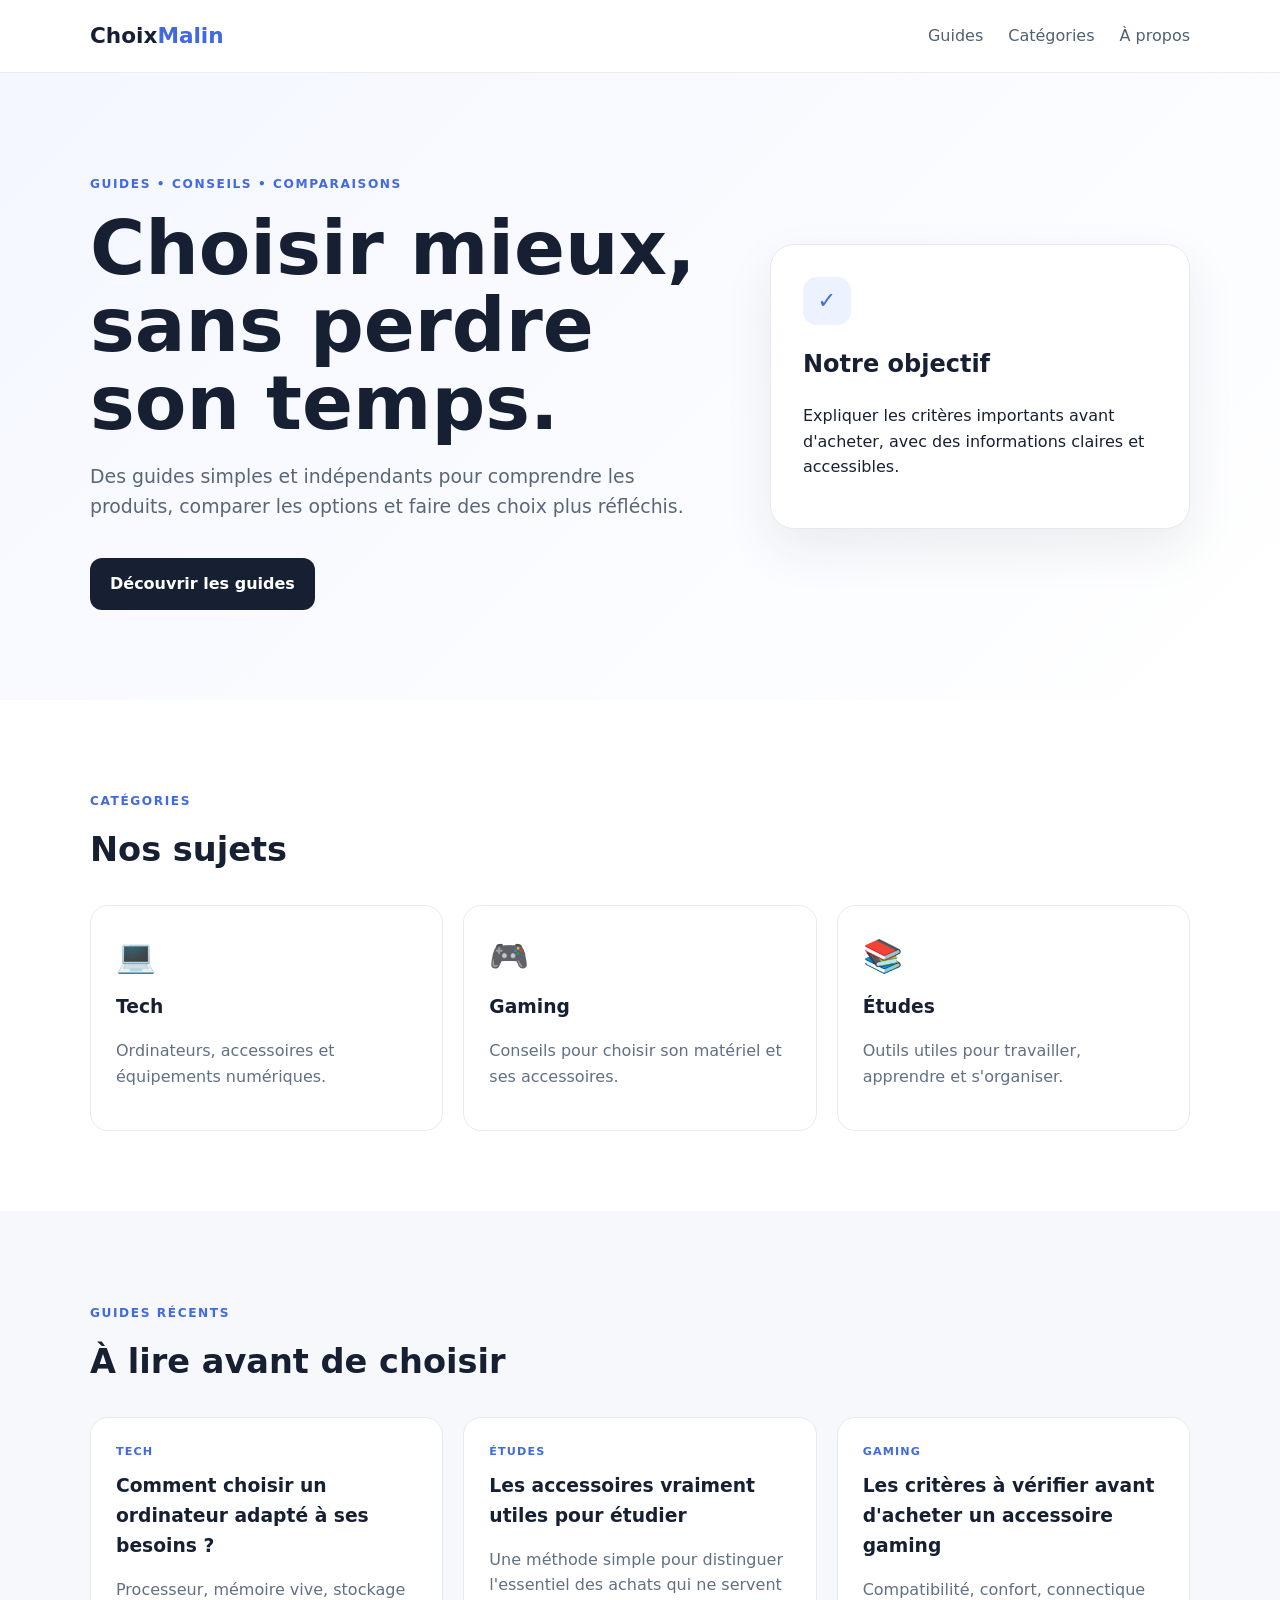
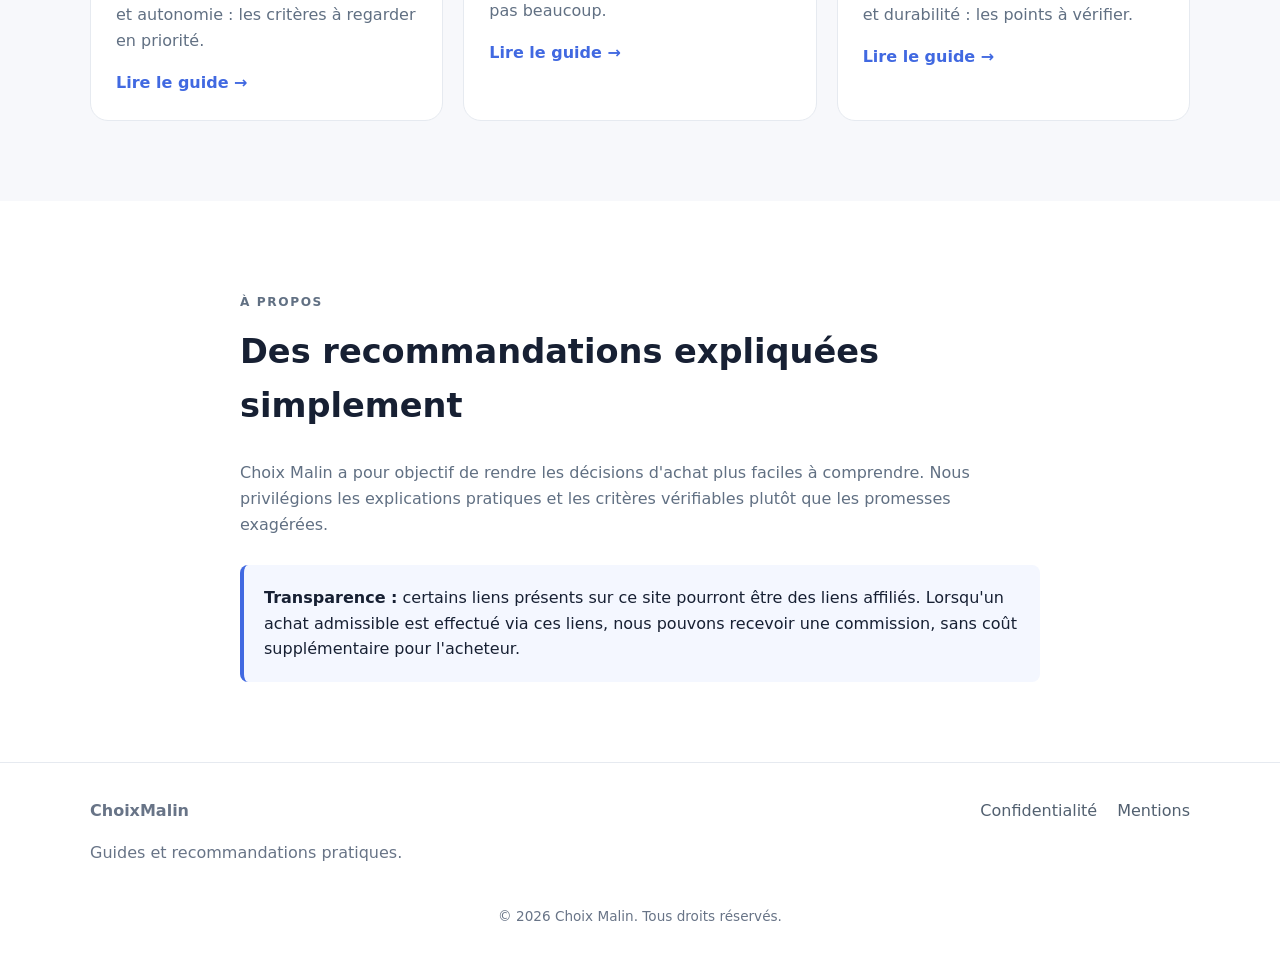
==== index.html @ eccc4c0a "Add files via upload" ====
<!doctype html>
<html lang="fr">
<head>
  <meta charset="utf-8">
  <meta name="viewport" content="width=device-width, initial-scale=1">
  <title>Choix Malin — Guides & recommandations</title>
  <meta name="description" content="Guides pratiques et recommandations pour mieux choisir ses produits et équipements du quotidien.">
  <link rel="stylesheet" href="style.css">
</head>
<body>
<header class="site-header">
  <div class="container nav">
    <a class="logo" href="index.html">Choix<span>Malin</span></a>
    <nav>
      <a href="#guides">Guides</a>
      <a href="#categories">Catégories</a>
      <a href="#apropos">À propos</a>
    </nav>
  </div>
</header>

<main>
  <section class="hero">
    <div class="container hero-grid">
      <div>
        <p class="eyebrow">GUIDES • CONSEILS • COMPARAISONS</p>
        <h1>Choisir mieux, sans perdre son temps.</h1>
        <p class="lead">Des guides simples et indépendants pour comprendre les produits, comparer les options et faire des choix plus réfléchis.</p>
        <a class="button" href="#guides">Découvrir les guides</a>
      </div>
      <div class="hero-card">
        <div class="card-icon">✓</div>
        <h2>Notre objectif</h2>
        <p>Expliquer les critères importants avant d'acheter, avec des informations claires et accessibles.</p>
      </div>
    </div>
  </section>

  <section id="categories" class="section">
    <div class="container">
      <p class="eyebrow">CATÉGORIES</p>
      <h2>Nos sujets</h2>
      <div class="cards">
        <article class="card"><span>💻</span><h3>Tech</h3><p>Ordinateurs, accessoires et équipements numériques.</p></article>
        <article class="card"><span>🎮</span><h3>Gaming</h3><p>Conseils pour choisir son matériel et ses accessoires.</p></article>
        <article class="card"><span>📚</span><h3>Études</h3><p>Outils utiles pour travailler, apprendre et s'organiser.</p></article>
      </div>
    </div>
  </section>

  <section id="guides" class="section alt">
    <div class="container">
      <p class="eyebrow">GUIDES RÉCENTS</p>
      <h2>À lire avant de choisir</h2>
      <div class="articles">
        <article class="article">
          <div class="article-tag">TECH</div>
          <h3>Comment choisir un ordinateur adapté à ses besoins ?</h3>
          <p>Processeur, mémoire vive, stockage et autonomie : les critères à regarder en priorité.</p>
          <a href="guide-ordinateur.html">Lire le guide →</a>
        </article>
        <article class="article">
          <div class="article-tag">ÉTUDES</div>
          <h3>Les accessoires vraiment utiles pour étudier</h3>
          <p>Une méthode simple pour distinguer l'essentiel des achats qui ne servent pas beaucoup.</p>
          <a href="guide-etudes.html">Lire le guide →</a>
        </article>
        <article class="article">
          <div class="article-tag">GAMING</div>
          <h3>Les critères à vérifier avant d'acheter un accessoire gaming</h3>
          <p>Compatibilité, confort, connectique et durabilité : les points à vérifier.</p>
          <a href="guide-gaming.html">Lire le guide →</a>
        </article>
      </div>
    </div>
  </section>

  <section id="apropos" class="section">
    <div class="container narrow">
      <p class="eyebrow">À PROPOS</p>
      <h2>Des recommandations expliquées simplement</h2>
      <p>Choix Malin a pour objectif de rendre les décisions d'achat plus faciles à comprendre. Nous privilégions les explications pratiques et les critères vérifiables plutôt que les promesses exagérées.</p>
      <div class="notice">
        <strong>Transparence :</strong> certains liens présents sur ce site pourront être des liens affiliés. Lorsqu'un achat admissible est effectué via ces liens, nous pouvons recevoir une commission, sans coût supplémentaire pour l'acheteur.
      </div>
    </div>
  </section>
</main>

<footer>
  <div class="container footer-grid">
    <div><strong>ChoixMalin</strong><p>Guides et recommandations pratiques.</p></div>
    <div><a href="confidentialite.html">Confidentialité</a><a href="mentions.html">Mentions</a></div>
  </div>
  <p class="copyright">© 2026 Choix Malin. Tous droits réservés.</p>
</footer>
<script src="script.js"></script>
</body>
</html>
---- style.css ----
*{box-sizing:border-box}html{scroll-behavior:smooth}body{margin:0;font-family:Inter,system-ui,-apple-system,BlinkMacSystemFont,"Segoe UI",sans-serif;color:#172033;background:#fff;line-height:1.6}.container{width:min(1100px,92%);margin:auto}.site-header{position:sticky;top:0;background:rgba(255,255,255,.94);backdrop-filter:blur(10px);border-bottom:1px solid #e9edf3;z-index:10}.nav{height:72px;display:flex;align-items:center;justify-content:space-between}.logo{font-size:1.35rem;font-weight:800;color:#172033;text-decoration:none}.logo span{color:#4169e1}.nav nav{display:flex;gap:25px}.nav nav a,footer a{color:#526070;text-decoration:none}.hero{padding:90px 0;background:linear-gradient(135deg,#f4f7ff,#fff)}.hero-grid{display:grid;grid-template-columns:1.5fr 1fr;gap:50px;align-items:center}.eyebrow{font-size:.76rem;font-weight:800;letter-spacing:.13em;color:#4169e1}.hero h1{font-size:clamp(2.4rem,6vw,4.7rem);line-height:1.03;margin:15px 0}.lead{font-size:1.18rem;color:#596678;max-width:650px}.button{display:inline-block;margin-top:18px;padding:13px 20px;background:#172033;color:#fff;text-decoration:none;border-radius:12px;font-weight:700}.hero-card{background:#fff;border:1px solid #e6eaf0;border-radius:24px;padding:32px;box-shadow:0 20px 50px rgba(23,32,51,.08)}.card-icon{width:48px;height:48px;border-radius:14px;background:#edf2ff;display:grid;place-items:center;color:#4169e1;font-weight:900;font-size:1.4rem}.section{padding:80px 0}.section.alt{background:#f7f8fb}.section h2{font-size:2.1rem;margin:8px 0 28px}.cards,.articles{display:grid;grid-template-columns:repeat(3,1fr);gap:20px}.card,.article{background:#fff;border:1px solid #e6eaf0;border-radius:18px;padding:25px}.card span{font-size:2rem}.card h3,.article h3{margin:10px 0 5px}.card p,.article p,.narrow p{color:#617083}.article-tag{font-size:.7rem;font-weight:800;letter-spacing:.1em;color:#4169e1}.article a{color:#4169e1;text-decoration:none;font-weight:700}.narrow{max-width:800px}.notice{margin-top:28px;padding:20px;border-left:4px solid #4169e1;background:#f4f7ff;border-radius:8px}footer{border-top:1px solid #e6eaf0;padding:35px 0;color:#687487}.footer-grid{display:flex;justify-content:space-between}.footer-grid div:last-child{display:flex;gap:20px}.copyright{text-align:center;font-size:.85rem;margin:25px 0 0}@media(max-width:750px){.hero-grid,.cards,.articles{grid-template-columns:1fr}.nav nav{gap:12px;font-size:.9rem}.hero{padding:65px 0}.section{padding:60px 0}.footer-grid{display:block}.footer-grid div:last-child{margin-top:20px}}
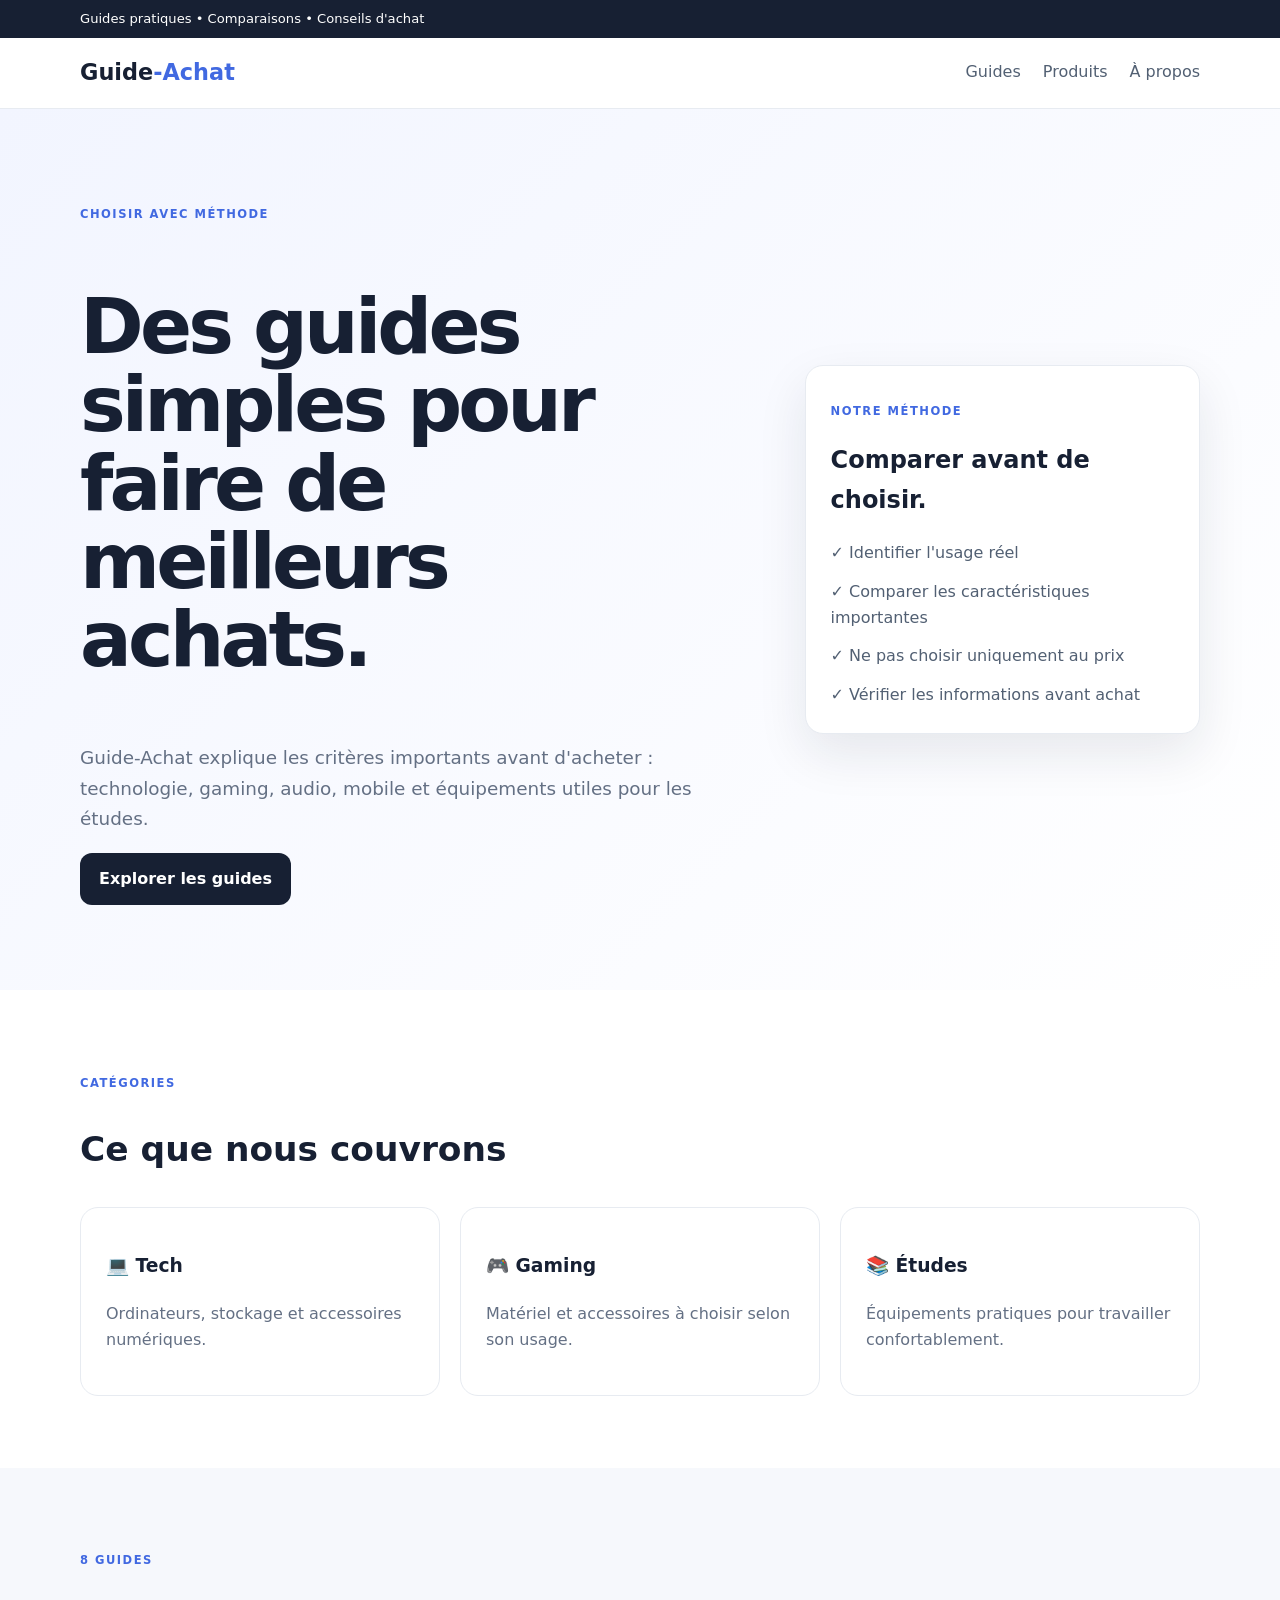
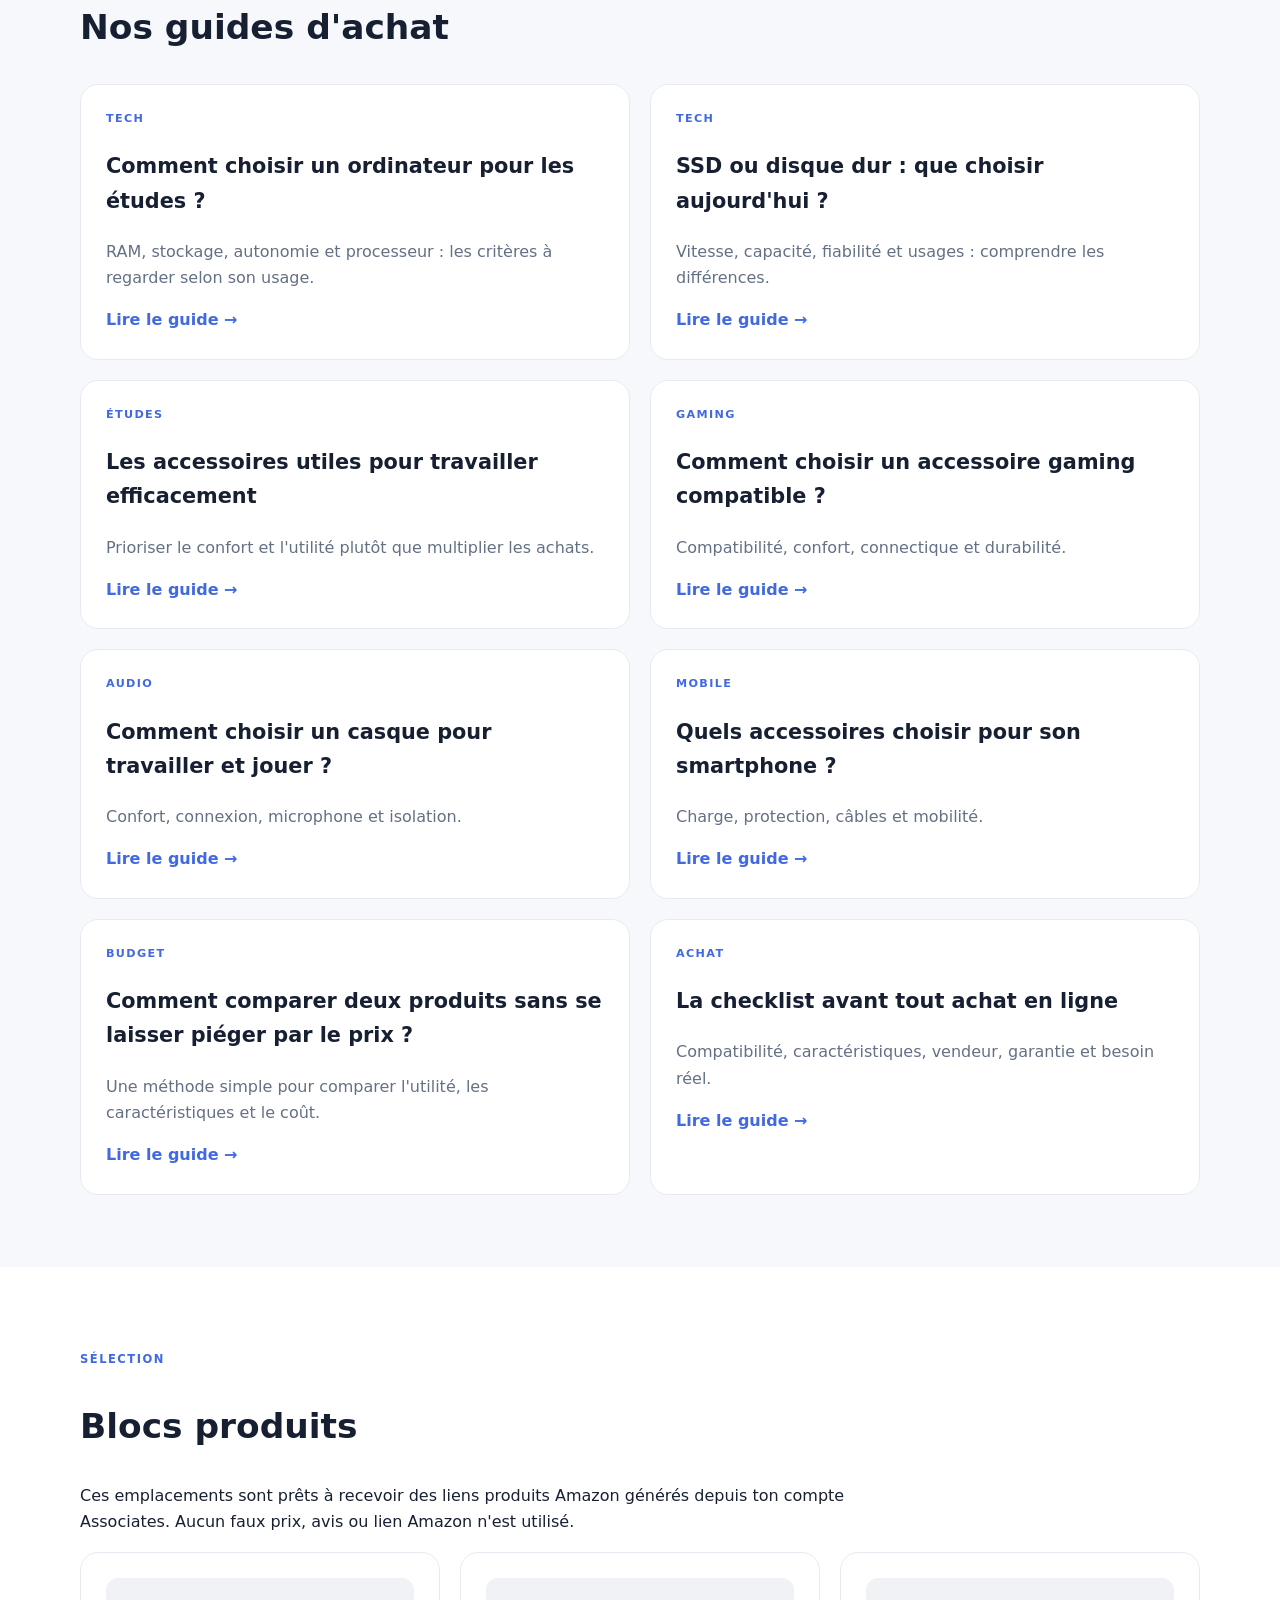
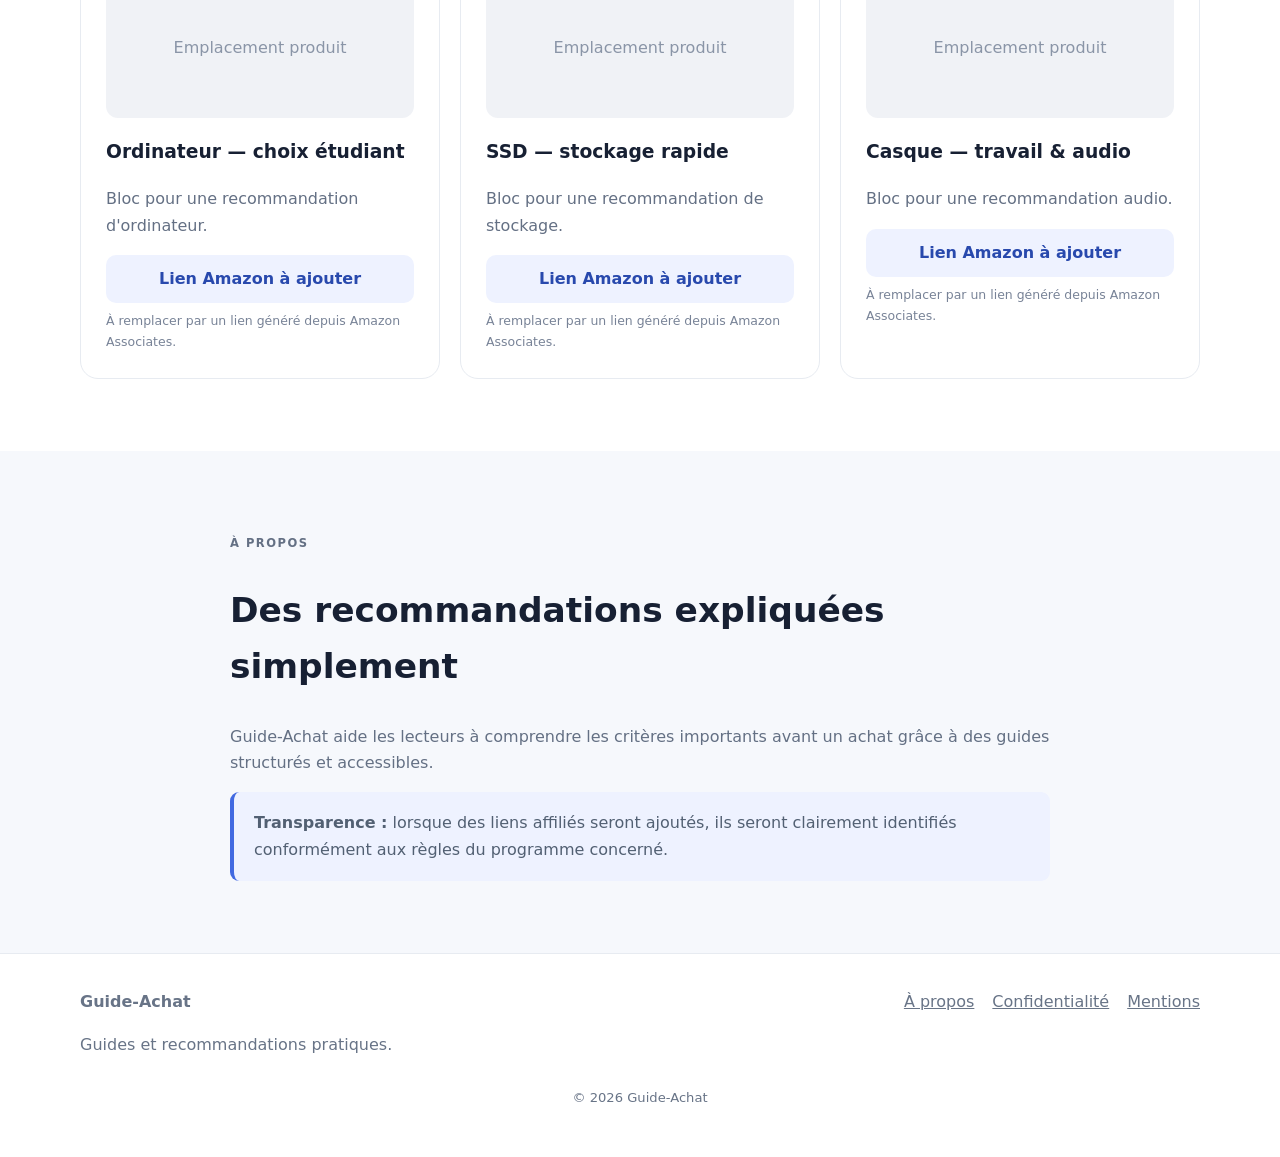
==== commit 93066cf6: "Add files via upload" ====
--- a/index.html
+++ b/index.html
@@ -1,99 +1,10 @@
-<!doctype html>
-<html lang="fr">
-<head>
-  <meta charset="utf-8">
-  <meta name="viewport" content="width=device-width, initial-scale=1">
-  <title>Choix Malin — Guides & recommandations</title>
-  <meta name="description" content="Guides pratiques et recommandations pour mieux choisir ses produits et équipements du quotidien.">
-  <link rel="stylesheet" href="style.css">
-</head>
-<body>
-<header class="site-header">
-  <div class="container nav">
-    <a class="logo" href="index.html">Choix<span>Malin</span></a>
-    <nav>
-      <a href="#guides">Guides</a>
-      <a href="#categories">Catégories</a>
-      <a href="#apropos">À propos</a>
-    </nav>
-  </div>
-</header>
-
+<!doctype html><html lang="fr"><head><meta charset="utf-8"><meta name="viewport" content="width=device-width,initial-scale=1"><title>Guide-Achat — Guides et recommandations</title><meta name="description" content="Guides pratiques pour mieux choisir ses produits tech, gaming, audio, mobile et équipements pour les études."><link rel="stylesheet" href="style.css"></head><body>
+<div class="topbar"><div class="container">Guides pratiques • Comparaisons • Conseils d'achat</div></div>
+<header class="site-header"><div class="container nav"><a class="logo" href="index.html">Guide<span>-Achat</span></a><nav class="navlinks"><a href="#guides">Guides</a><a href="#produits">Produits</a><a href="#apropos">À propos</a></nav></div></header>
 <main>
-  <section class="hero">
-    <div class="container hero-grid">
-      <div>
-        <p class="eyebrow">GUIDES • CONSEILS • COMPARAISONS</p>
-        <h1>Choisir mieux, sans perdre son temps.</h1>
-        <p class="lead">Des guides simples et indépendants pour comprendre les produits, comparer les options et faire des choix plus réfléchis.</p>
-        <a class="button" href="#guides">Découvrir les guides</a>
-      </div>
-      <div class="hero-card">
-        <div class="card-icon">✓</div>
-        <h2>Notre objectif</h2>
-        <p>Expliquer les critères importants avant d'acheter, avec des informations claires et accessibles.</p>
-      </div>
-    </div>
-  </section>
-
-  <section id="categories" class="section">
-    <div class="container">
-      <p class="eyebrow">CATÉGORIES</p>
-      <h2>Nos sujets</h2>
-      <div class="cards">
-        <article class="card"><span>💻</span><h3>Tech</h3><p>Ordinateurs, accessoires et équipements numériques.</p></article>
-        <article class="card"><span>🎮</span><h3>Gaming</h3><p>Conseils pour choisir son matériel et ses accessoires.</p></article>
-        <article class="card"><span>📚</span><h3>Études</h3><p>Outils utiles pour travailler, apprendre et s'organiser.</p></article>
-      </div>
-    </div>
-  </section>
-
-  <section id="guides" class="section alt">
-    <div class="container">
-      <p class="eyebrow">GUIDES RÉCENTS</p>
-      <h2>À lire avant de choisir</h2>
-      <div class="articles">
-        <article class="article">
-          <div class="article-tag">TECH</div>
-          <h3>Comment choisir un ordinateur adapté à ses besoins ?</h3>
-          <p>Processeur, mémoire vive, stockage et autonomie : les critères à regarder en priorité.</p>
-          <a href="guide-ordinateur.html">Lire le guide →</a>
-        </article>
-        <article class="article">
-          <div class="article-tag">ÉTUDES</div>
-          <h3>Les accessoires vraiment utiles pour étudier</h3>
-          <p>Une méthode simple pour distinguer l'essentiel des achats qui ne servent pas beaucoup.</p>
-          <a href="guide-etudes.html">Lire le guide →</a>
-        </article>
-        <article class="article">
-          <div class="article-tag">GAMING</div>
-          <h3>Les critères à vérifier avant d'acheter un accessoire gaming</h3>
-          <p>Compatibilité, confort, connectique et durabilité : les points à vérifier.</p>
-          <a href="guide-gaming.html">Lire le guide →</a>
-        </article>
-      </div>
-    </div>
-  </section>
-
-  <section id="apropos" class="section">
-    <div class="container narrow">
-      <p class="eyebrow">À PROPOS</p>
-      <h2>Des recommandations expliquées simplement</h2>
-      <p>Choix Malin a pour objectif de rendre les décisions d'achat plus faciles à comprendre. Nous privilégions les explications pratiques et les critères vérifiables plutôt que les promesses exagérées.</p>
-      <div class="notice">
-        <strong>Transparence :</strong> certains liens présents sur ce site pourront être des liens affiliés. Lorsqu'un achat admissible est effectué via ces liens, nous pouvons recevoir une commission, sans coût supplémentaire pour l'acheteur.
-      </div>
-    </div>
-  </section>
-</main>
-
-<footer>
-  <div class="container footer-grid">
-    <div><strong>ChoixMalin</strong><p>Guides et recommandations pratiques.</p></div>
-    <div><a href="confidentialite.html">Confidentialité</a><a href="mentions.html">Mentions</a></div>
-  </div>
-  <p class="copyright">© 2026 Choix Malin. Tous droits réservés.</p>
-</footer>
-<script src="script.js"></script>
-</body>
-</html>
+<section class="hero"><div class="container hero-grid"><div><p class="eyebrow">Choisir avec méthode</p><h1>Des guides simples pour faire de meilleurs achats.</h1><p class="lead">Guide-Achat explique les critères importants avant d'acheter : technologie, gaming, audio, mobile et équipements utiles pour les études.</p><a class="button" href="#guides">Explorer les guides</a></div><div class="hero-panel"><p class="eyebrow">Notre méthode</p><h2>Comparer avant de choisir.</h2><div class="checks"><div class="check">✓ Identifier l'usage réel</div><div class="check">✓ Comparer les caractéristiques importantes</div><div class="check">✓ Ne pas choisir uniquement au prix</div><div class="check">✓ Vérifier les informations avant achat</div></div></div></div></section>
+<section class="section"><div class="container"><p class="eyebrow">Catégories</p><h2>Ce que nous couvrons</h2><div class="cards"><article class="card"><h3>💻 Tech</h3><p>Ordinateurs, stockage et accessoires numériques.</p></article><article class="card"><h3>🎮 Gaming</h3><p>Matériel et accessoires à choisir selon son usage.</p></article><article class="card"><h3>📚 Études</h3><p>Équipements pratiques pour travailler confortablement.</p></article></div></div></section>
+<section id="guides" class="section soft"><div class="container"><p class="eyebrow">8 guides</p><h2>Nos guides d'achat</h2><div class="articles"><article class="article"><div class="tag">TECH</div><h3>Comment choisir un ordinateur pour les études ?</h3><p>RAM, stockage, autonomie et processeur : les critères à regarder selon son usage.</p><a class="read" href="guide-ordinateur.html">Lire le guide →</a></article><article class="article"><div class="tag">TECH</div><h3>SSD ou disque dur : que choisir aujourd&#x27;hui ?</h3><p>Vitesse, capacité, fiabilité et usages : comprendre les différences.</p><a class="read" href="guide-stockage.html">Lire le guide →</a></article><article class="article"><div class="tag">ÉTUDES</div><h3>Les accessoires utiles pour travailler efficacement</h3><p>Prioriser le confort et l&#x27;utilité plutôt que multiplier les achats.</p><a class="read" href="guide-etudes.html">Lire le guide →</a></article><article class="article"><div class="tag">GAMING</div><h3>Comment choisir un accessoire gaming compatible ?</h3><p>Compatibilité, confort, connectique et durabilité.</p><a class="read" href="guide-gaming.html">Lire le guide →</a></article><article class="article"><div class="tag">AUDIO</div><h3>Comment choisir un casque pour travailler et jouer ?</h3><p>Confort, connexion, microphone et isolation.</p><a class="read" href="guide-casque.html">Lire le guide →</a></article><article class="article"><div class="tag">MOBILE</div><h3>Quels accessoires choisir pour son smartphone ?</h3><p>Charge, protection, câbles et mobilité.</p><a class="read" href="guide-mobile.html">Lire le guide →</a></article><article class="article"><div class="tag">BUDGET</div><h3>Comment comparer deux produits sans se laisser piéger par le prix ?</h3><p>Une méthode simple pour comparer l&#x27;utilité, les caractéristiques et le coût.</p><a class="read" href="guide-comparatif.html">Lire le guide →</a></article><article class="article"><div class="tag">ACHAT</div><h3>La checklist avant tout achat en ligne</h3><p>Compatibilité, caractéristiques, vendeur, garantie et besoin réel.</p><a class="read" href="guide-checklist.html">Lire le guide →</a></article></div></div></section>
+<section id="produits" class="section"><div class="container"><p class="eyebrow">Sélection</p><h2>Blocs produits</h2><p class="narrow">Ces emplacements sont prêts à recevoir des liens produits Amazon générés depuis ton compte Associates. Aucun faux prix, avis ou lien Amazon n'est utilisé.</p><div class="product-grid"><article class="product"><div class="ph">Emplacement produit</div><h3>Ordinateur — choix étudiant</h3><p>Bloc pour une recommandation d&#x27;ordinateur.</p><a class="amazon-slot" href="#">Lien Amazon à ajouter</a><div class="amazon-note">À remplacer par un lien généré depuis Amazon Associates.</div></article><article class="product"><div class="ph">Emplacement produit</div><h3>SSD — stockage rapide</h3><p>Bloc pour une recommandation de stockage.</p><a class="amazon-slot" href="#">Lien Amazon à ajouter</a><div class="amazon-note">À remplacer par un lien généré depuis Amazon Associates.</div></article><article class="product"><div class="ph">Emplacement produit</div><h3>Casque — travail &amp; audio</h3><p>Bloc pour une recommandation audio.</p><a class="amazon-slot" href="#">Lien Amazon à ajouter</a><div class="amazon-note">À remplacer par un lien généré depuis Amazon Associates.</div></article></div></div></section>
+<section id="apropos" class="section soft"><div class="container narrow"><p class="eyebrow">À propos</p><h2>Des recommandations expliquées simplement</h2><p>Guide-Achat aide les lecteurs à comprendre les critères importants avant un achat grâce à des guides structurés et accessibles.</p><div class="notice"><strong>Transparence :</strong> lorsque des liens affiliés seront ajoutés, ils seront clairement identifiés conformément aux règles du programme concerné.</div></div></section>
+</main><footer><div class="container footer-grid"><div><strong>Guide-Achat</strong><p>Guides et recommandations pratiques.</p></div><div class="footer-links"><a href="a-propos.html">À propos</a><a href="confidentialite.html">Confidentialité</a><a href="mentions.html">Mentions</a></div></div><p class="copyright">© 2026 Guide-Achat</p></footer></body></html>
--- a/style.css
+++ b/style.css
@@ -1 +1 @@
-*{box-sizing:border-box}html{scroll-behavior:smooth}body{margin:0;font-family:Inter,system-ui,-apple-system,BlinkMacSystemFont,"Segoe UI",sans-serif;color:#172033;background:#fff;line-height:1.6}.container{width:min(1100px,92%);margin:auto}.site-header{position:sticky;top:0;background:rgba(255,255,255,.94);backdrop-filter:blur(10px);border-bottom:1px solid #e9edf3;z-index:10}.nav{height:72px;display:flex;align-items:center;justify-content:space-between}.logo{font-size:1.35rem;font-weight:800;color:#172033;text-decoration:none}.logo span{color:#4169e1}.nav nav{display:flex;gap:25px}.nav nav a,footer a{color:#526070;text-decoration:none}.hero{padding:90px 0;background:linear-gradient(135deg,#f4f7ff,#fff)}.hero-grid{display:grid;grid-template-columns:1.5fr 1fr;gap:50px;align-items:center}.eyebrow{font-size:.76rem;font-weight:800;letter-spacing:.13em;color:#4169e1}.hero h1{font-size:clamp(2.4rem,6vw,4.7rem);line-height:1.03;margin:15px 0}.lead{font-size:1.18rem;color:#596678;max-width:650px}.button{display:inline-block;margin-top:18px;padding:13px 20px;background:#172033;color:#fff;text-decoration:none;border-radius:12px;font-weight:700}.hero-card{background:#fff;border:1px solid #e6eaf0;border-radius:24px;padding:32px;box-shadow:0 20px 50px rgba(23,32,51,.08)}.card-icon{width:48px;height:48px;border-radius:14px;background:#edf2ff;display:grid;place-items:center;color:#4169e1;font-weight:900;font-size:1.4rem}.section{padding:80px 0}.section.alt{background:#f7f8fb}.section h2{font-size:2.1rem;margin:8px 0 28px}.cards,.articles{display:grid;grid-template-columns:repeat(3,1fr);gap:20px}.card,.article{background:#fff;border:1px solid #e6eaf0;border-radius:18px;padding:25px}.card span{font-size:2rem}.card h3,.article h3{margin:10px 0 5px}.card p,.article p,.narrow p{color:#617083}.article-tag{font-size:.7rem;font-weight:800;letter-spacing:.1em;color:#4169e1}.article a{color:#4169e1;text-decoration:none;font-weight:700}.narrow{max-width:800px}.notice{margin-top:28px;padding:20px;border-left:4px solid #4169e1;background:#f4f7ff;border-radius:8px}footer{border-top:1px solid #e6eaf0;padding:35px 0;color:#687487}.footer-grid{display:flex;justify-content:space-between}.footer-grid div:last-child{display:flex;gap:20px}.copyright{text-align:center;font-size:.85rem;margin:25px 0 0}@media(max-width:750px){.hero-grid,.cards,.articles{grid-template-columns:1fr}.nav nav{gap:12px;font-size:.9rem}.hero{padding:65px 0}.section{padding:60px 0}.footer-grid{display:block}.footer-grid div:last-child{margin-top:20px}}
+*{box-sizing:border-box}body{margin:0;font-family:system-ui,-apple-system,Segoe UI,sans-serif;color:#172033;line-height:1.65}a{color:inherit}.container{width:min(1120px,92%);margin:auto}.topbar{background:#172033;color:#fff;font-size:.82rem;padding:8px 0}.site-header{position:sticky;top:0;background:#fff;border-bottom:1px solid #e7ebf1;z-index:5}.nav{height:70px;display:flex;align-items:center;justify-content:space-between}.logo{font-size:1.4rem;font-weight:900;text-decoration:none}.logo span,.eyebrow,.read{color:#4169e1}.navlinks{display:flex;gap:22px}.navlinks a{text-decoration:none;color:#526073}.hero{padding:85px 0;background:linear-gradient(135deg,#f2f5ff,#fff)}.hero-grid{display:grid;grid-template-columns:1.45fr .85fr;gap:50px;align-items:center}.eyebrow{font-size:.72rem;font-weight:900;letter-spacing:.13em;text-transform:uppercase}.hero h1{font-size:clamp(2.5rem,6vw,5rem);line-height:1.02;letter-spacing:-.05em}.lead{font-size:1.15rem;color:#647084}.button{display:inline-block;background:#172033;color:#fff;padding:13px 19px;border-radius:12px;text-decoration:none;font-weight:800}.hero-panel,.card,.article,.product{background:#fff;border:1px solid #e7ebf1;border-radius:18px;padding:25px}.hero-panel{box-shadow:0 20px 50px #17203318}.checks{display:grid;gap:12px}.check{color:#526073}.section{padding:72px 0}.soft{background:#f6f8fc}.section h2{font-size:2.15rem}.cards,.articles,.product-grid{display:grid;grid-template-columns:repeat(3,1fr);gap:20px}.articles{grid-template-columns:repeat(2,1fr)}.card p,.article p,.product p,.narrow p{color:#647084}.tag{font-size:.7rem;font-weight:900;color:#4169e1;letter-spacing:.12em}.article h3{font-size:1.3rem}.read{text-decoration:none;font-weight:800}.ph{height:140px;background:#f0f2f6;border-radius:12px;display:grid;place-items:center;color:#8a95a7}.amazon-slot{display:block;background:#eef2ff;color:#2849ad;padding:11px;text-align:center;border-radius:10px;text-decoration:none;font-weight:800;margin-top:15px}.amazon-note{font-size:.78rem;color:#788397;margin-top:8px}.notice{padding:18px 20px;background:#eef2ff;border-left:4px solid #4169e1;border-radius:9px;color:#526073}.narrow{max-width:820px}.article-page h1{font-size:clamp(2.2rem,5vw,3.8rem);line-height:1.08}.article-page h2{margin-top:35px}.back{color:#4169e1;font-weight:800;text-decoration:none}footer{border-top:1px solid #e7ebf1;padding:35px 0;color:#687487}.footer-grid{display:flex;justify-content:space-between}.footer-links{display:flex;gap:18px}.copyright{text-align:center;font-size:.82rem}@media(max-width:780px){.navlinks{display:none}.hero-grid,.cards,.articles,.product-grid{grid-template-columns:1fr}.hero{padding:60px 0}.section{padding:55px 0}.footer-grid{display:block}.footer-links{margin-top:15px;flex-wrap:wrap}}
